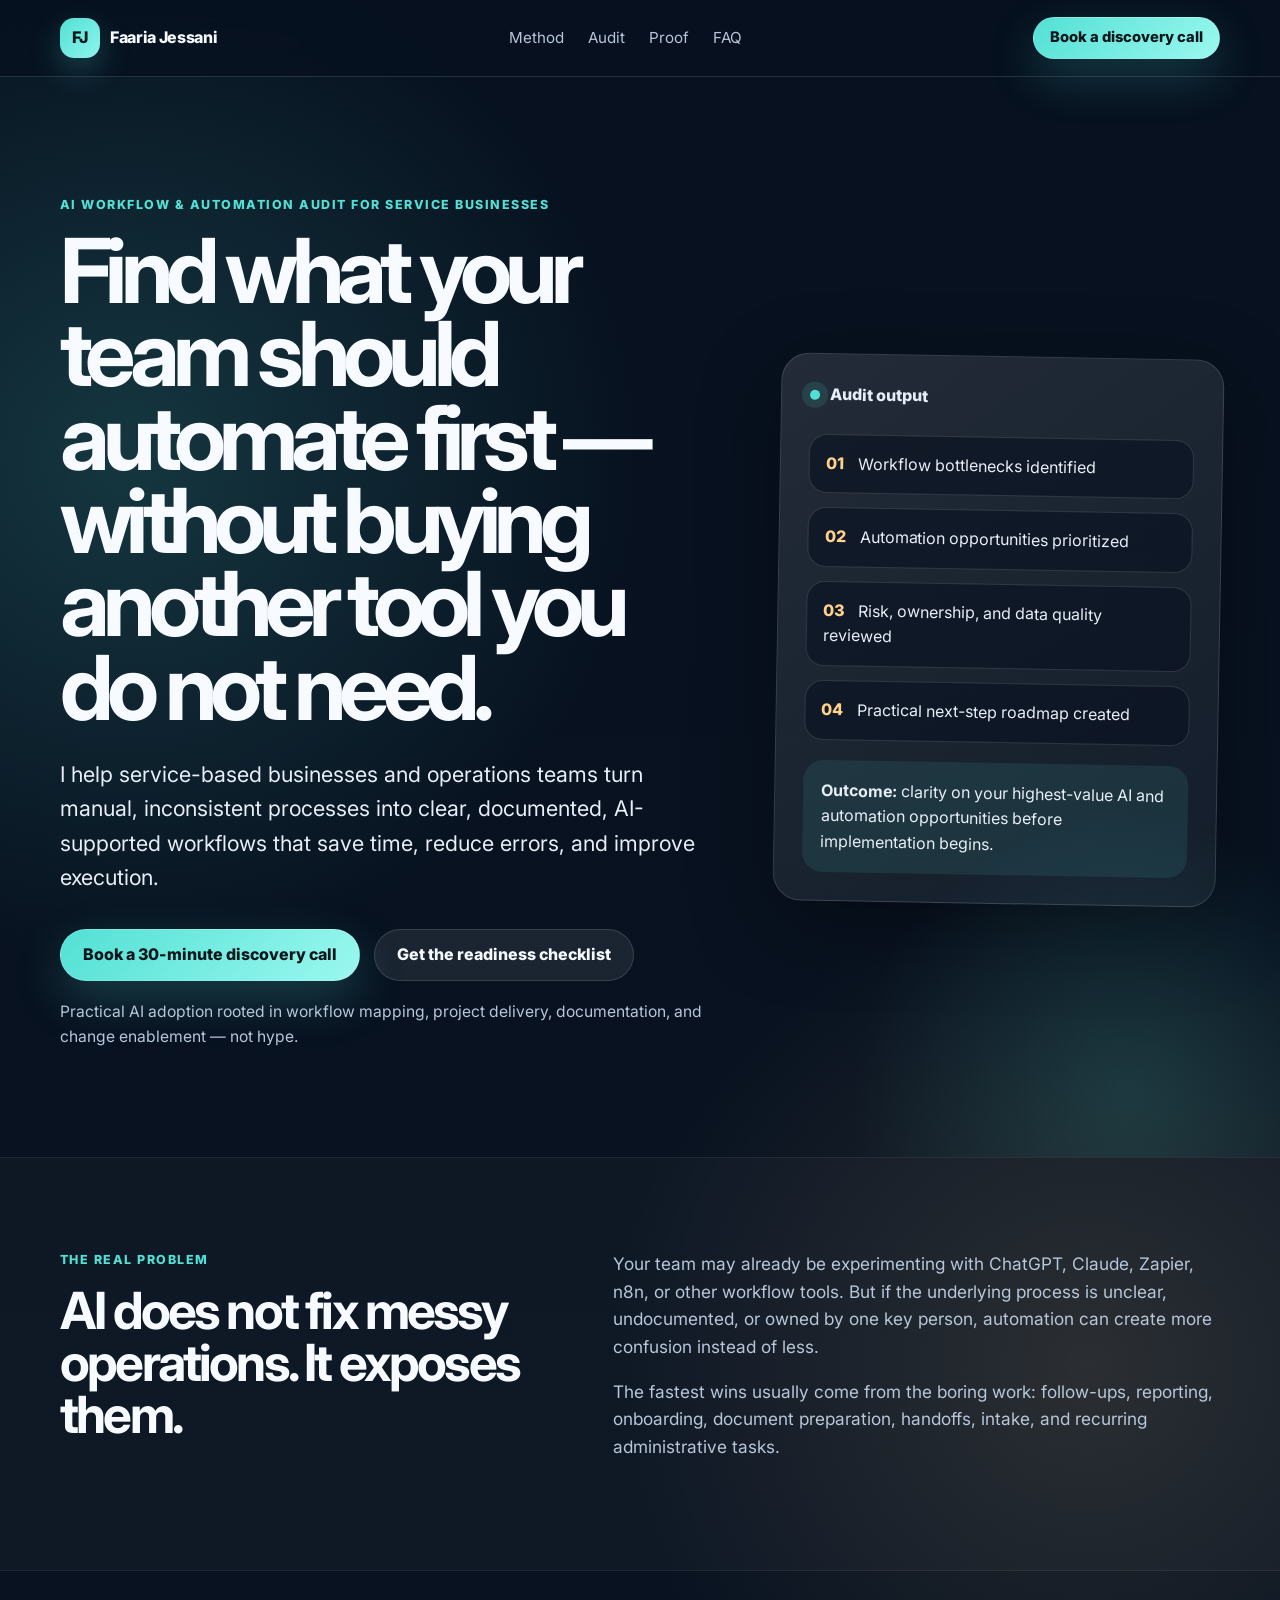
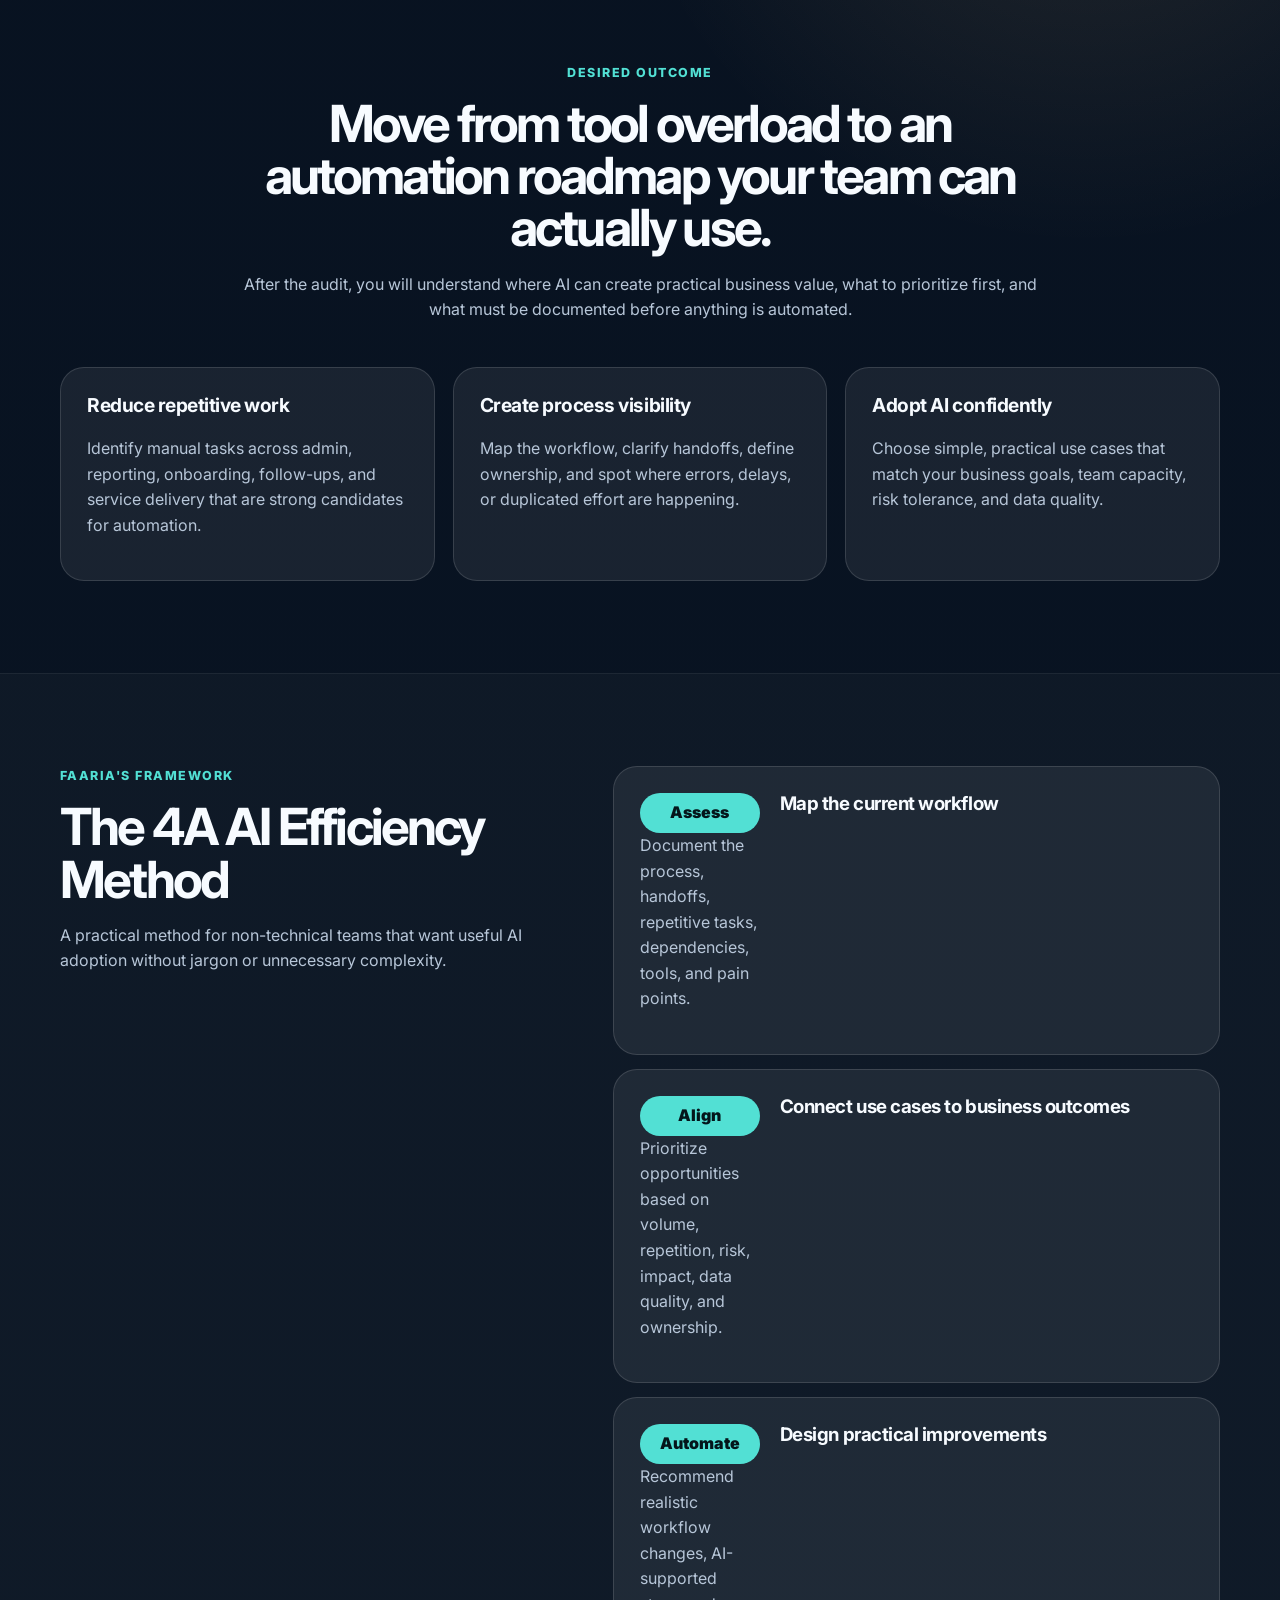
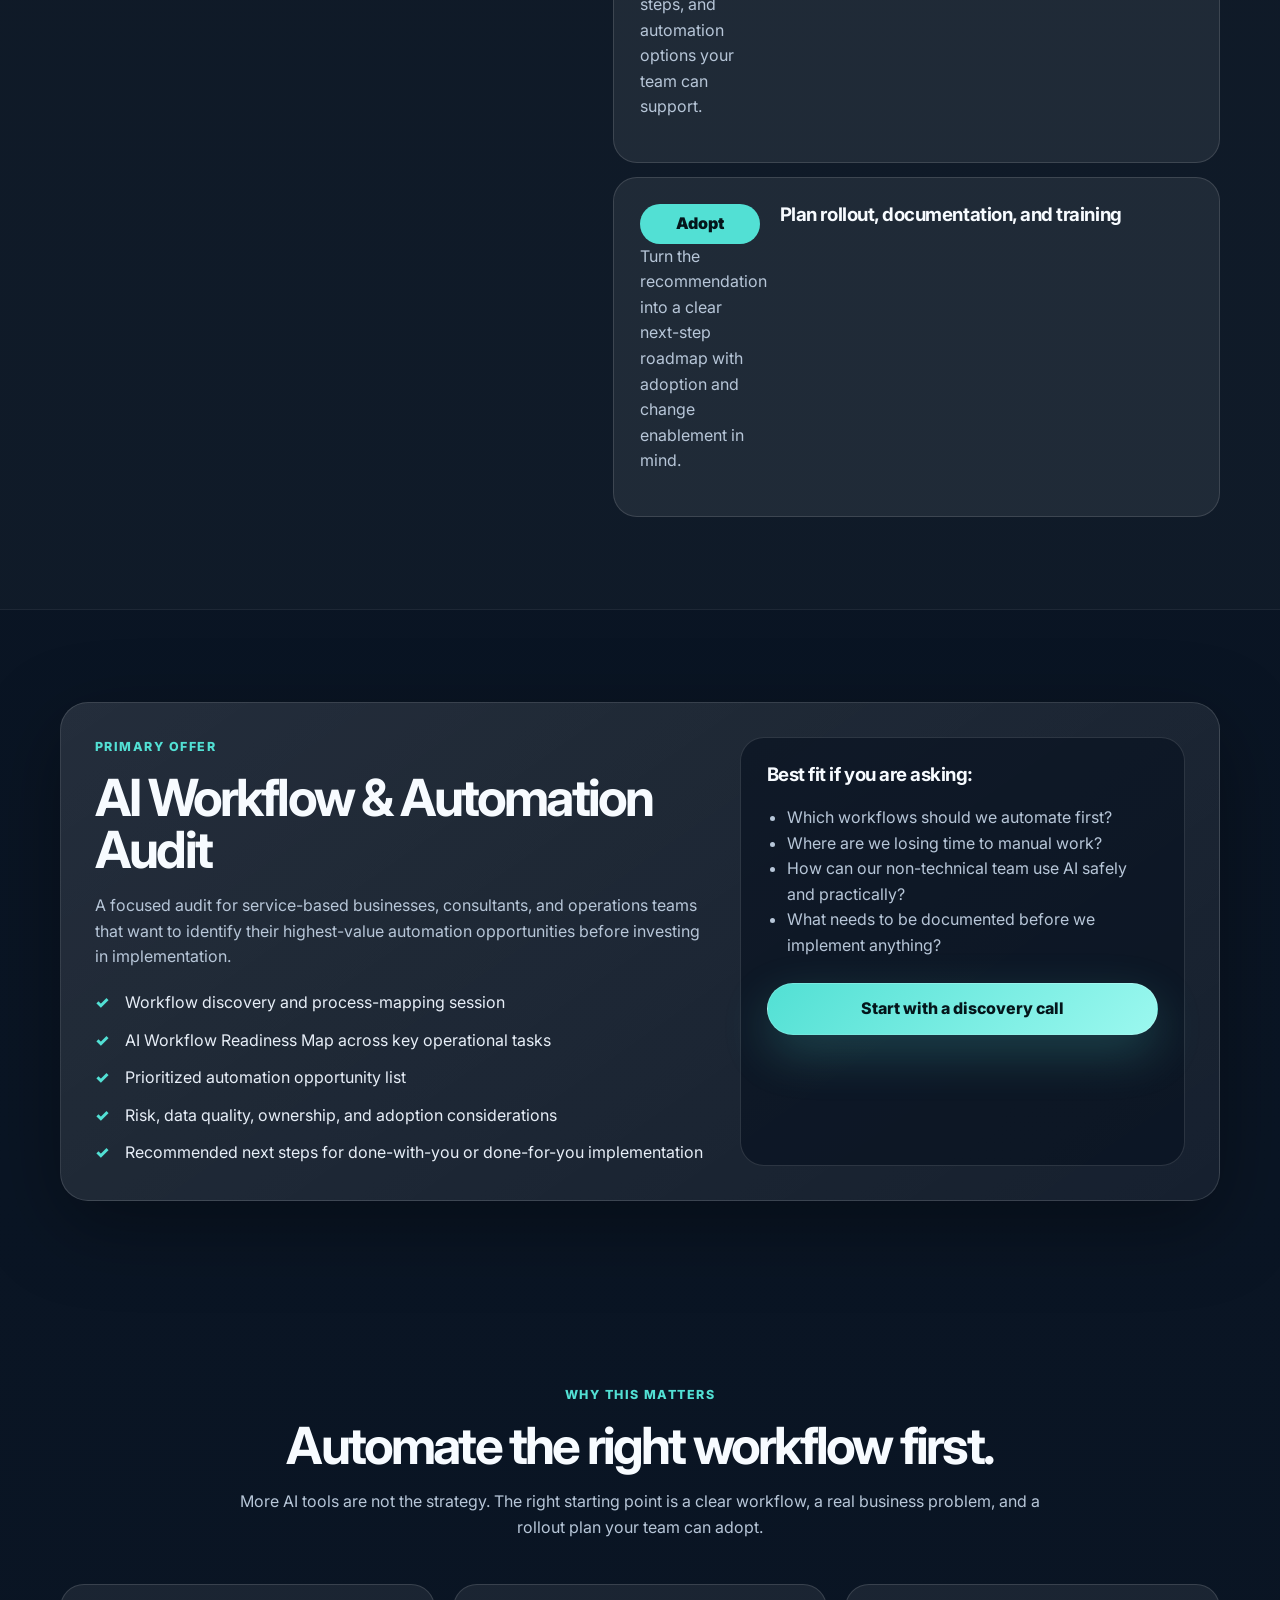
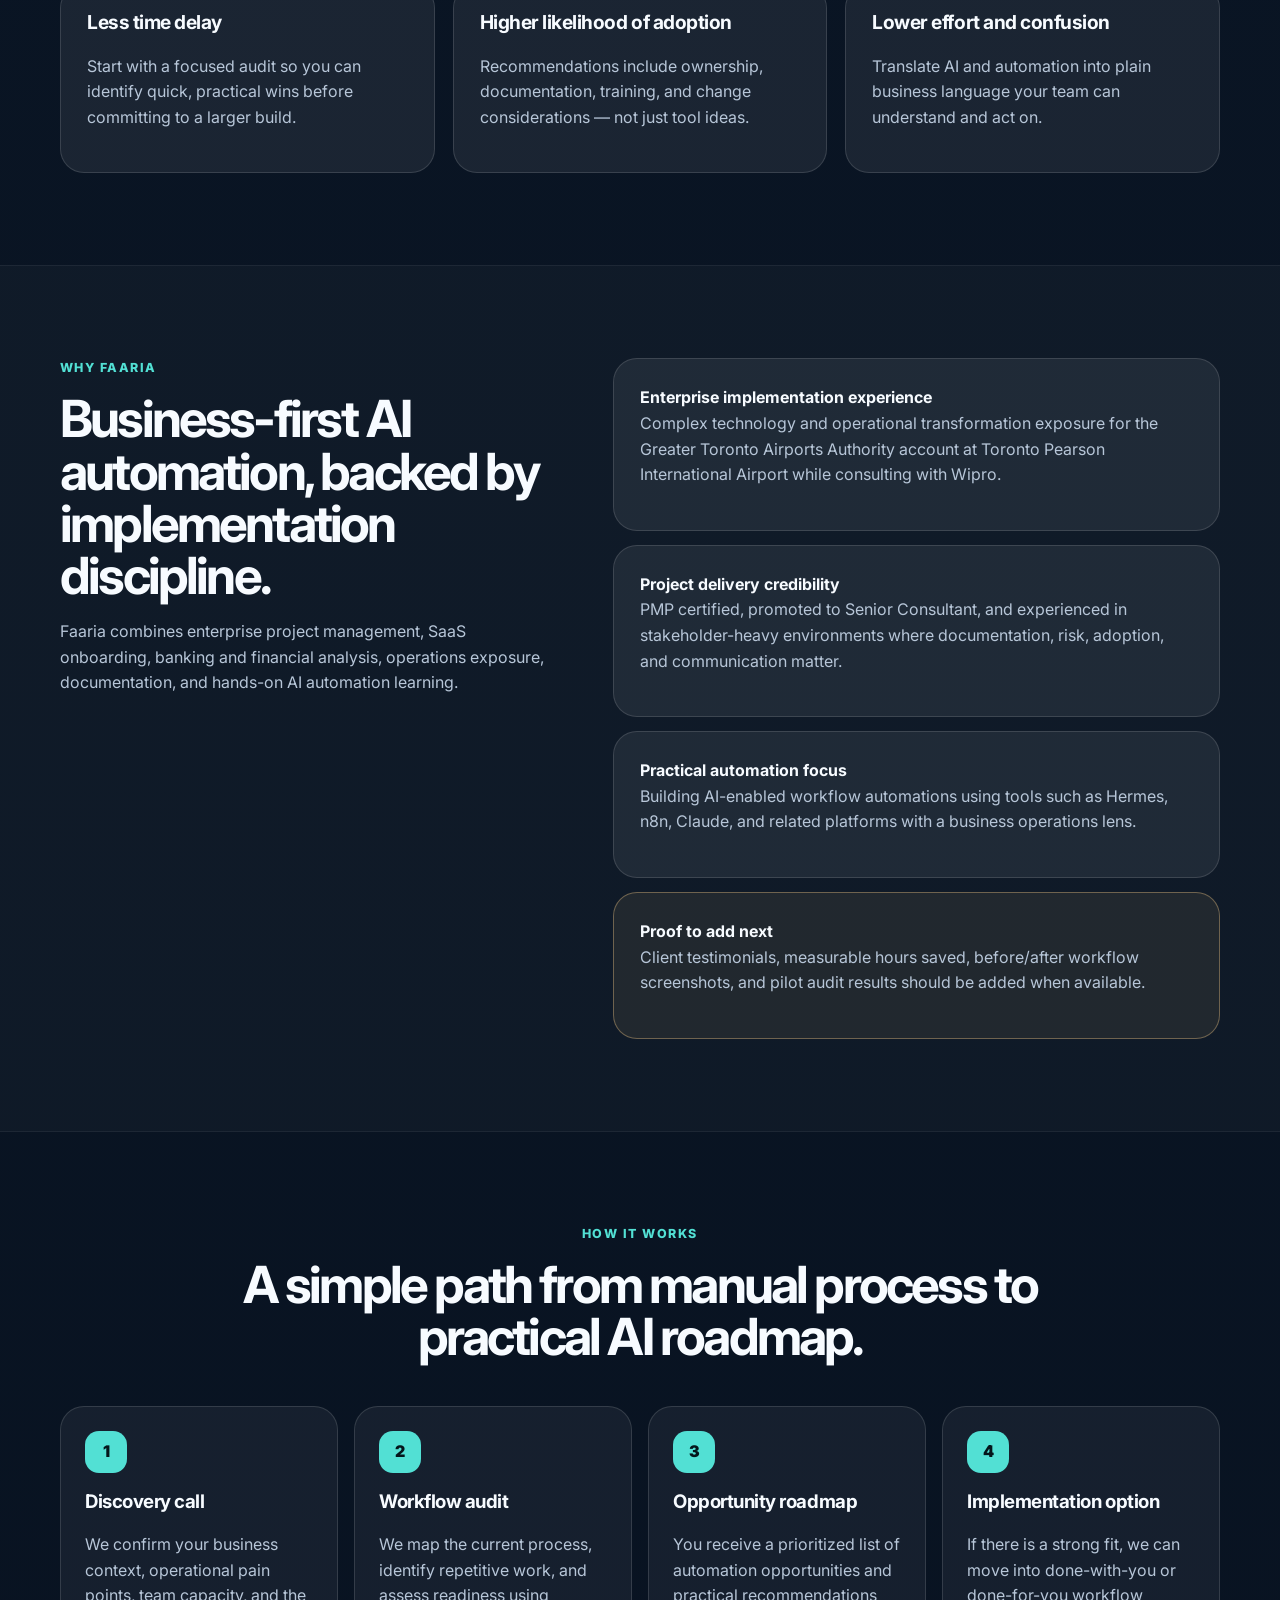
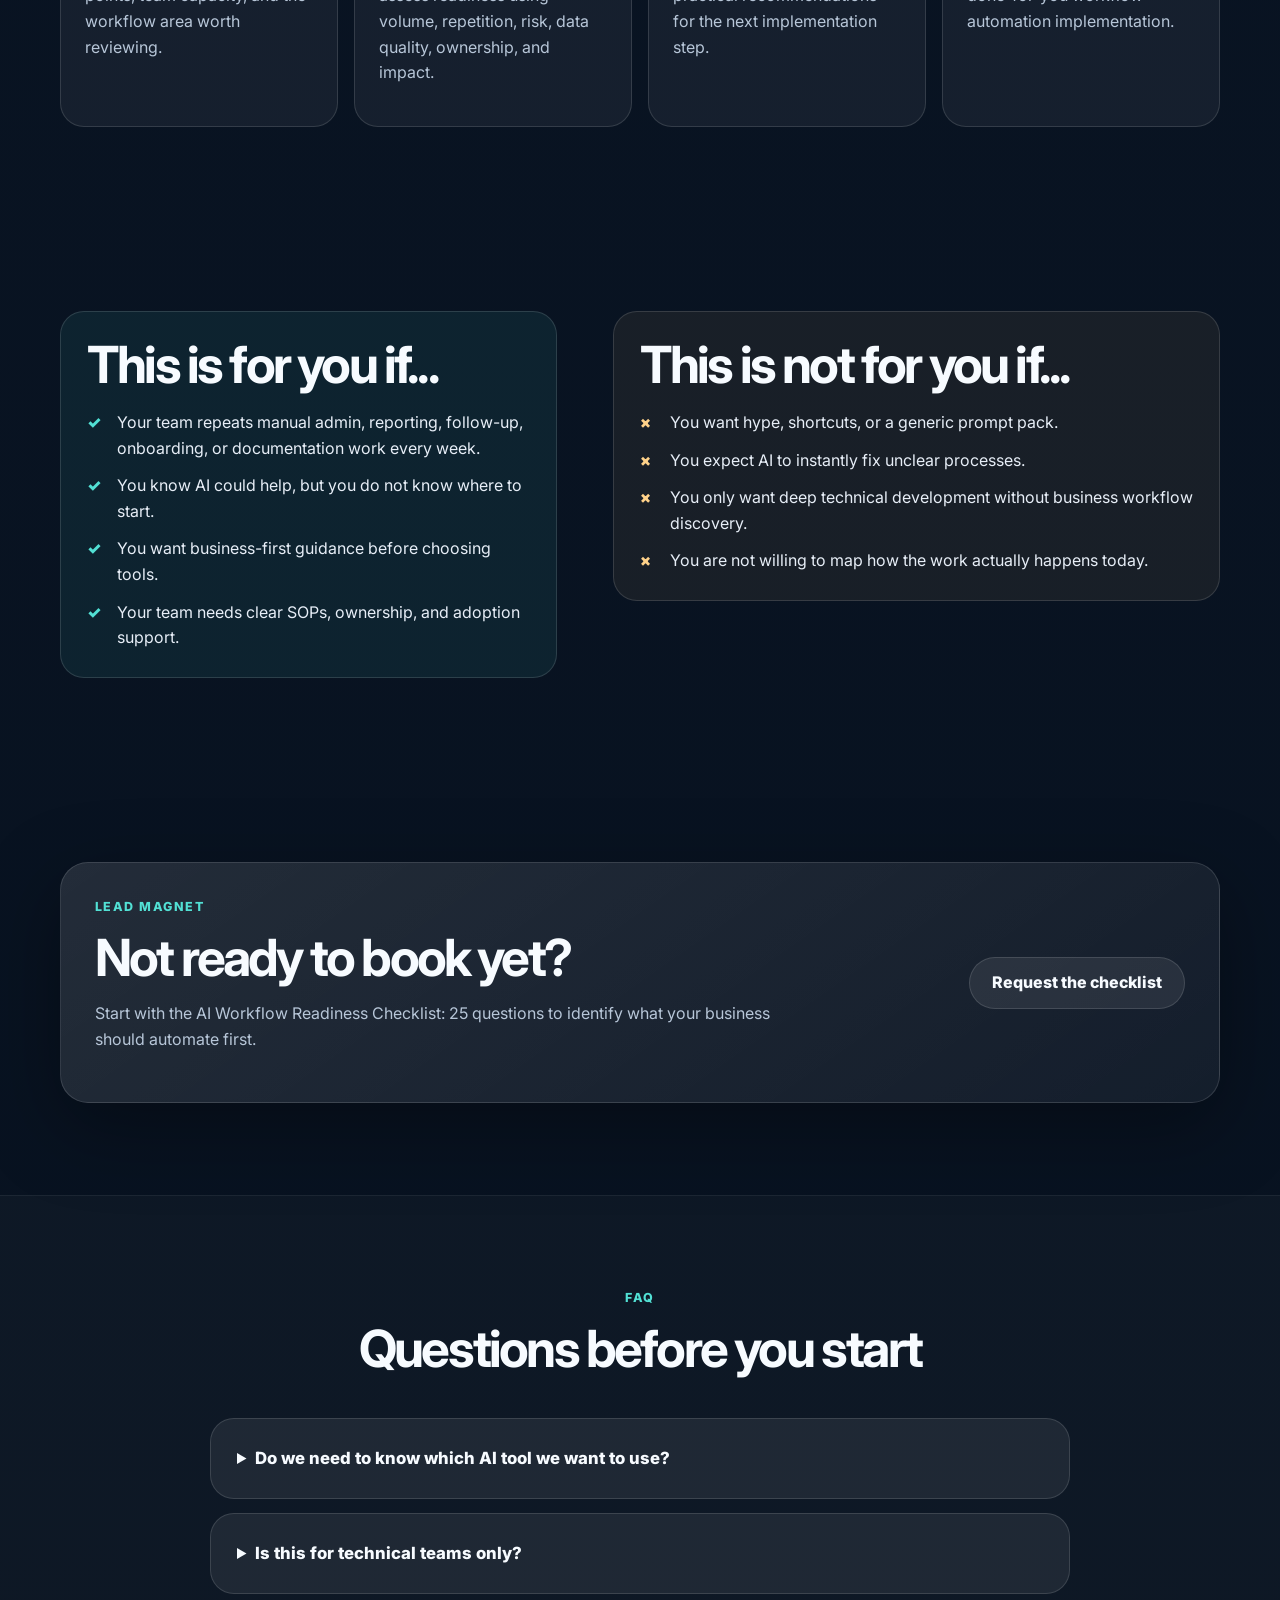
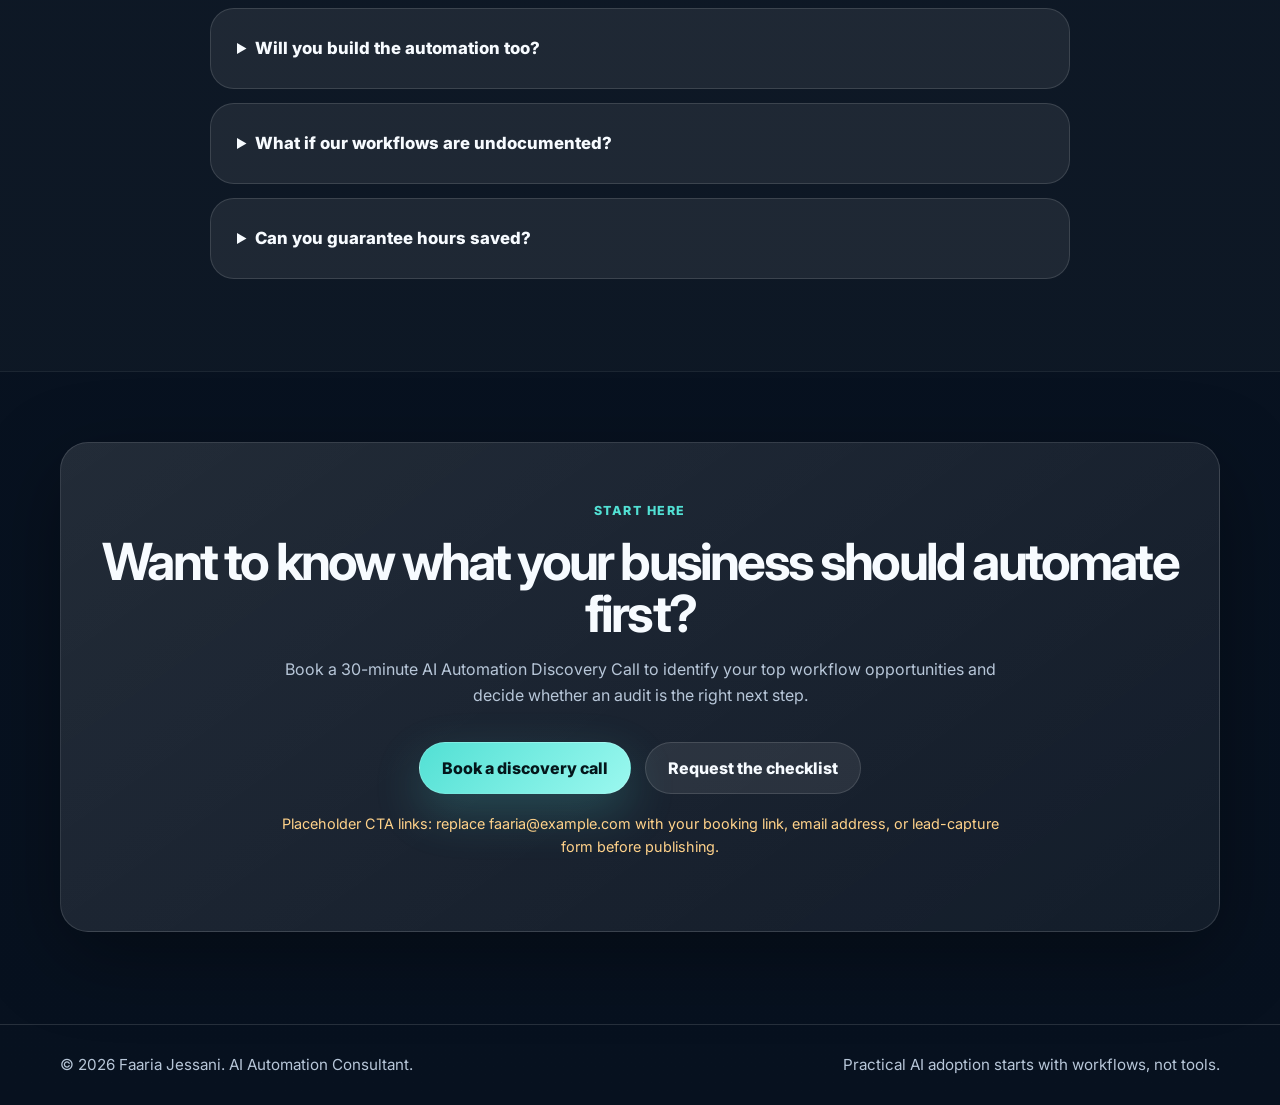
==== index.html @ 93390c46 "Add AI workflow audit landing page" ====
<!DOCTYPE html>
<html lang="en">
<head>
  <meta charset="UTF-8" />
  <meta name="viewport" content="width=device-width, initial-scale=1.0" />
  <title>AI Workflow & Automation Audit | Faaria Jessani</title>
  <meta name="description" content="A practical AI Workflow & Automation Audit for service-based businesses that want to reduce manual work, map better workflows, and adopt AI without overwhelm." />
  <meta property="og:title" content="AI Workflow & Automation Audit | Faaria Jessani" />
  <meta property="og:description" content="Find the repetitive workflows your service business should automate first, then leave with a clear practical AI adoption roadmap." />
  <meta property="og:type" content="website" />
  <meta property="og:image" content="og-image-placeholder.png" />
  <meta name="theme-color" content="#07111f" />
  <link rel="preconnect" href="https://fonts.googleapis.com">
  <link rel="preconnect" href="https://fonts.gstatic.com" crossorigin>
  <link href="https://fonts.googleapis.com/css2?family=Inter:wght@400;500;600;700;800&display=swap" rel="stylesheet">
  <link rel="stylesheet" href="styles.css" />
</head>
<body>
  <a class="skip-link" href="#main">Skip to content</a>

  <header class="site-header" aria-label="Primary navigation">
    <nav class="nav container">
      <a class="brand" href="#hero" aria-label="Faaria Jessani home">
        <span class="brand-mark">FJ</span>
        <span>Faaria Jessani</span>
      </a>
      <div class="nav-links" aria-label="Page sections">
        <a href="#method">Method</a>
        <a href="#offer">Audit</a>
        <a href="#proof">Proof</a>
        <a href="#faq">FAQ</a>
      </div>
      <a class="button button-small" href="#contact">Book a discovery call</a>
    </nav>
  </header>

  <main id="main">
    <section id="hero" class="hero section">
      <div class="container hero-grid">
        <div class="hero-copy">
          <p class="eyebrow">AI Workflow & Automation Audit for service businesses</p>
          <h1>Find what your team should automate first — without buying another tool you do not need.</h1>
          <p class="hero-subhead">I help service-based businesses and operations teams turn manual, inconsistent processes into clear, documented, AI-supported workflows that save time, reduce errors, and improve execution.</p>
          <div class="hero-actions" aria-label="Primary calls to action">
            <a class="button" href="#contact">Book a 30-minute discovery call</a>
            <a class="button button-secondary" href="#readiness-checklist">Get the readiness checklist</a>
          </div>
          <p class="trust-line">Practical AI adoption rooted in workflow mapping, project delivery, documentation, and change enablement — not hype.</p>
        </div>
        <aside class="hero-card" aria-label="Audit outcome preview">
          <div class="card-header">
            <span class="status-dot"></span>
            <span>Audit output</span>
          </div>
          <ul class="audit-list">
            <li><span>01</span> Workflow bottlenecks identified</li>
            <li><span>02</span> Automation opportunities prioritized</li>
            <li><span>03</span> Risk, ownership, and data quality reviewed</li>
            <li><span>04</span> Practical next-step roadmap created</li>
          </ul>
          <div class="mini-metric">
            <strong>Outcome:</strong> clarity on your highest-value AI and automation opportunities before implementation begins.
          </div>
        </aside>
      </div>
    </section>

    <section class="section problem-section">
      <div class="container two-column">
        <div>
          <p class="eyebrow">The real problem</p>
          <h2>AI does not fix messy operations. It exposes them.</h2>
        </div>
        <div class="stacked-copy">
          <p>Your team may already be experimenting with ChatGPT, Claude, Zapier, n8n, or other workflow tools. But if the underlying process is unclear, undocumented, or owned by one key person, automation can create more confusion instead of less.</p>
          <p>The fastest wins usually come from the boring work: follow-ups, reporting, onboarding, document preparation, handoffs, intake, and recurring administrative tasks.</p>
        </div>
      </div>
    </section>

    <section class="section outcomes-section" aria-labelledby="outcomes-title">
      <div class="container">
        <div class="section-heading">
          <p class="eyebrow">Desired outcome</p>
          <h2 id="outcomes-title">Move from tool overload to an automation roadmap your team can actually use.</h2>
          <p>After the audit, you will understand where AI can create practical business value, what to prioritize first, and what must be documented before anything is automated.</p>
        </div>
        <div class="outcome-grid">
          <article class="outcome-card">
            <h3>Reduce repetitive work</h3>
            <p>Identify manual tasks across admin, reporting, onboarding, follow-ups, and service delivery that are strong candidates for automation.</p>
          </article>
          <article class="outcome-card">
            <h3>Create process visibility</h3>
            <p>Map the workflow, clarify handoffs, define ownership, and spot where errors, delays, or duplicated effort are happening.</p>
          </article>
          <article class="outcome-card">
            <h3>Adopt AI confidently</h3>
            <p>Choose simple, practical use cases that match your business goals, team capacity, risk tolerance, and data quality.</p>
          </article>
        </div>
      </div>
    </section>

    <section id="method" class="section method-section">
      <div class="container method-grid">
        <div class="section-heading align-left">
          <p class="eyebrow">Faaria's framework</p>
          <h2>The 4A AI Efficiency Method</h2>
          <p>A practical method for non-technical teams that want useful AI adoption without jargon or unnecessary complexity.</p>
        </div>
        <div class="method-steps">
          <article>
            <span>Assess</span>
            <h3>Map the current workflow</h3>
            <p>Document the process, handoffs, repetitive tasks, dependencies, tools, and pain points.</p>
          </article>
          <article>
            <span>Align</span>
            <h3>Connect use cases to business outcomes</h3>
            <p>Prioritize opportunities based on volume, repetition, risk, impact, data quality, and ownership.</p>
          </article>
          <article>
            <span>Automate</span>
            <h3>Design practical improvements</h3>
            <p>Recommend realistic workflow changes, AI-supported steps, and automation options your team can support.</p>
          </article>
          <article>
            <span>Adopt</span>
            <h3>Plan rollout, documentation, and training</h3>
            <p>Turn the recommendation into a clear next-step roadmap with adoption and change enablement in mind.</p>
          </article>
        </div>
      </div>
    </section>

    <section id="offer" class="section offer-section">
      <div class="container offer-card">
        <div class="offer-copy">
          <p class="eyebrow">Primary offer</p>
          <h2>AI Workflow & Automation Audit</h2>
          <p>A focused audit for service-based businesses, consultants, and operations teams that want to identify their highest-value automation opportunities before investing in implementation.</p>
          <ul class="check-list">
            <li>Workflow discovery and process-mapping session</li>
            <li>AI Workflow Readiness Map across key operational tasks</li>
            <li>Prioritized automation opportunity list</li>
            <li>Risk, data quality, ownership, and adoption considerations</li>
            <li>Recommended next steps for done-with-you or done-for-you implementation</li>
          </ul>
        </div>
        <div class="offer-panel">
          <h3>Best fit if you are asking:</h3>
          <ul>
            <li>Which workflows should we automate first?</li>
            <li>Where are we losing time to manual work?</li>
            <li>How can our non-technical team use AI safely and practically?</li>
            <li>What needs to be documented before we implement anything?</li>
          </ul>
          <a class="button full-width" href="#contact">Start with a discovery call</a>
        </div>
      </div>
    </section>

    <section class="section benefits-section">
      <div class="container">
        <div class="section-heading">
          <p class="eyebrow">Why this matters</p>
          <h2>Automate the right workflow first.</h2>
          <p>More AI tools are not the strategy. The right starting point is a clear workflow, a real business problem, and a rollout plan your team can adopt.</p>
        </div>
        <div class="benefit-grid">
          <article>
            <h3>Less time delay</h3>
            <p>Start with a focused audit so you can identify quick, practical wins before committing to a larger build.</p>
          </article>
          <article>
            <h3>Higher likelihood of adoption</h3>
            <p>Recommendations include ownership, documentation, training, and change considerations — not just tool ideas.</p>
          </article>
          <article>
            <h3>Lower effort and confusion</h3>
            <p>Translate AI and automation into plain business language your team can understand and act on.</p>
          </article>
        </div>
      </div>
    </section>

    <section id="proof" class="section proof-section">
      <div class="container proof-grid">
        <div>
          <p class="eyebrow">Why Faaria</p>
          <h2>Business-first AI automation, backed by implementation discipline.</h2>
          <p>Faaria combines enterprise project management, SaaS onboarding, banking and financial analysis, operations exposure, documentation, and hands-on AI automation learning.</p>
        </div>
        <div class="proof-list">
          <div>
            <strong>Enterprise implementation experience</strong>
            <p>Complex technology and operational transformation exposure for the Greater Toronto Airports Authority account at Toronto Pearson International Airport while consulting with Wipro.</p>
          </div>
          <div>
            <strong>Project delivery credibility</strong>
            <p>PMP certified, promoted to Senior Consultant, and experienced in stakeholder-heavy environments where documentation, risk, adoption, and communication matter.</p>
          </div>
          <div>
            <strong>Practical automation focus</strong>
            <p>Building AI-enabled workflow automations using tools such as Hermes, n8n, Claude, and related platforms with a business operations lens.</p>
          </div>
          <div class="proof-placeholder">
            <strong>Proof to add next</strong>
            <p>Client testimonials, measurable hours saved, before/after workflow screenshots, and pilot audit results should be added when available.</p>
          </div>
        </div>
      </div>
    </section>

    <section class="section how-section" aria-labelledby="how-title">
      <div class="container">
        <div class="section-heading">
          <p class="eyebrow">How it works</p>
          <h2 id="how-title">A simple path from manual process to practical AI roadmap.</h2>
        </div>
        <div class="timeline">
          <article>
            <span>1</span>
            <h3>Discovery call</h3>
            <p>We confirm your business context, operational pain points, team capacity, and the workflow area worth reviewing.</p>
          </article>
          <article>
            <span>2</span>
            <h3>Workflow audit</h3>
            <p>We map the current process, identify repetitive work, and assess readiness using volume, repetition, risk, data quality, ownership, and impact.</p>
          </article>
          <article>
            <span>3</span>
            <h3>Opportunity roadmap</h3>
            <p>You receive a prioritized list of automation opportunities and practical recommendations for the next implementation step.</p>
          </article>
          <article>
            <span>4</span>
            <h3>Implementation option</h3>
            <p>If there is a strong fit, we can move into done-with-you or done-for-you workflow automation implementation.</p>
          </article>
        </div>
      </div>
    </section>

    <section class="section fit-section">
      <div class="container fit-grid">
        <div class="fit-card good-fit">
          <h2>This is for you if...</h2>
          <ul class="check-list">
            <li>Your team repeats manual admin, reporting, follow-up, onboarding, or documentation work every week.</li>
            <li>You know AI could help, but you do not know where to start.</li>
            <li>You want business-first guidance before choosing tools.</li>
            <li>Your team needs clear SOPs, ownership, and adoption support.</li>
          </ul>
        </div>
        <div class="fit-card bad-fit">
          <h2>This is not for you if...</h2>
          <ul class="x-list">
            <li>You want hype, shortcuts, or a generic prompt pack.</li>
            <li>You expect AI to instantly fix unclear processes.</li>
            <li>You only want deep technical development without business workflow discovery.</li>
            <li>You are not willing to map how the work actually happens today.</li>
          </ul>
        </div>
      </div>
    </section>

    <section id="readiness-checklist" class="section checklist-section">
      <div class="container checklist-card">
        <div>
          <p class="eyebrow">Lead magnet</p>
          <h2>Not ready to book yet?</h2>
          <p>Start with the AI Workflow Readiness Checklist: 25 questions to identify what your business should automate first.</p>
        </div>
        <a class="button button-secondary" href="#contact">Request the checklist</a>
      </div>
    </section>

    <section id="faq" class="section faq-section">
      <div class="container">
        <div class="section-heading">
          <p class="eyebrow">FAQ</p>
          <h2>Questions before you start</h2>
        </div>
        <div class="faq-list">
          <details>
            <summary>Do we need to know which AI tool we want to use?</summary>
            <p>No. The audit is designed to help you identify the workflow and business problem first. Tool selection comes after clarity.</p>
          </details>
          <details>
            <summary>Is this for technical teams only?</summary>
            <p>No. This is built for service-based businesses and non-technical teams that want practical AI adoption support without jargon.</p>
          </details>
          <details>
            <summary>Will you build the automation too?</summary>
            <p>The audit identifies and prioritizes opportunities. If there is a strong fit, the next step can be done-with-you or done-for-you implementation.</p>
          </details>
          <details>
            <summary>What if our workflows are undocumented?</summary>
            <p>That is common. The audit helps surface the current process, clarify handoffs, and identify what needs documentation before automation.</p>
          </details>
          <details>
            <summary>Can you guarantee hours saved?</summary>
            <p>No guarantee is made without reviewing the workflow. The audit is designed to identify realistic improvement opportunities and what would need to be measured.</p>
          </details>
        </div>
      </div>
    </section>

    <section id="contact" class="section final-cta">
      <div class="container final-cta-card">
        <p class="eyebrow">Start here</p>
        <h2>Want to know what your business should automate first?</h2>
        <p>Book a 30-minute AI Automation Discovery Call to identify your top workflow opportunities and decide whether an audit is the right next step.</p>
        <div class="hero-actions center">
          <a class="button" href="mailto:faaria@example.com?subject=AI%20Workflow%20%26%20Automation%20Audit%20Inquiry">Book a discovery call</a>
          <a class="button button-secondary" href="mailto:faaria@example.com?subject=AI%20Workflow%20Readiness%20Checklist">Request the checklist</a>
        </div>
        <p class="placeholder-note">Placeholder CTA links: replace faaria@example.com with your booking link, email address, or lead-capture form before publishing.</p>
      </div>
    </section>
  </main>

  <footer class="site-footer">
    <div class="container footer-grid">
      <p>© <span id="year">2026</span> Faaria Jessani. AI Automation Consultant.</p>
      <p>Practical AI adoption starts with workflows, not tools.</p>
    </div>
  </footer>

  <script>
    document.getElementById('year').textContent = new Date().getFullYear();
  </script>
</body>
</html>
---- styles.css ----
:root {
  --bg: #07111f;
  --bg-soft: #0d1d31;
  --panel: rgba(255, 255, 255, 0.07);
  --panel-strong: rgba(255, 255, 255, 0.11);
  --text: #f7fbff;
  --muted: #b7c6d8;
  --soft: #e7eef7;
  --line: rgba(255, 255, 255, 0.13);
  --accent: #52e0d4;
  --accent-dark: #0e8f8b;
  --gold: #ffd28a;
  --navy: #07111f;
  --shadow: 0 24px 80px rgba(0, 0, 0, 0.34);
  --radius: 28px;
  --max: 1160px;
}

* { box-sizing: border-box; }
html { scroll-behavior: smooth; }
body {
  margin: 0;
  font-family: Inter, system-ui, -apple-system, BlinkMacSystemFont, "Segoe UI", sans-serif;
  color: var(--text);
  background:
    radial-gradient(circle at 10% 5%, rgba(82, 224, 212, 0.18), transparent 32rem),
    radial-gradient(circle at 85% 15%, rgba(255, 210, 138, 0.12), transparent 30rem),
    linear-gradient(180deg, #07111f 0%, #0a1524 48%, #07111f 100%);
  line-height: 1.6;
}

a { color: inherit; text-decoration: none; }
p, h1, h2, h3 { margin-top: 0; }
p { color: var(--muted); }

.container { width: min(var(--max), calc(100% - 40px)); margin: 0 auto; }
.section { padding: 92px 0; position: relative; }
.skip-link { position: absolute; left: -999px; top: 12px; background: var(--accent); color: #021316; padding: 10px 14px; border-radius: 999px; z-index: 20; }
.skip-link:focus { left: 12px; }

.site-header {
  position: sticky;
  top: 0;
  z-index: 10;
  backdrop-filter: blur(18px);
  background: rgba(7, 17, 31, 0.78);
  border-bottom: 1px solid var(--line);
}
.nav { min-height: 76px; display: flex; align-items: center; justify-content: space-between; gap: 24px; }
.brand { display: flex; align-items: center; gap: 10px; font-weight: 800; letter-spacing: -0.02em; }
.brand-mark { display: grid; place-items: center; width: 40px; height: 40px; border-radius: 14px; background: linear-gradient(135deg, var(--accent), #8ff5ed); color: #04161b; box-shadow: 0 12px 30px rgba(82, 224, 212, 0.25); }
.nav-links { display: flex; gap: 24px; color: var(--muted); font-size: 0.95rem; }
.nav-links a:hover { color: var(--text); }

.button {
  display: inline-flex;
  align-items: center;
  justify-content: center;
  min-height: 52px;
  padding: 0 22px;
  border-radius: 999px;
  background: linear-gradient(135deg, var(--accent), #9bf8ef);
  color: #04161b;
  font-weight: 800;
  box-shadow: 0 18px 48px rgba(82, 224, 212, 0.22);
  border: 1px solid rgba(255, 255, 255, 0.15);
  transition: transform 180ms ease, box-shadow 180ms ease;
}
.button:hover { transform: translateY(-2px); box-shadow: 0 22px 58px rgba(82, 224, 212, 0.28); }
.button-secondary { background: rgba(255, 255, 255, 0.08); color: var(--text); box-shadow: none; border-color: var(--line); }
.button-small { min-height: 42px; padding: 0 16px; font-size: 0.92rem; }
.full-width { width: 100%; }

.hero { padding: 118px 0 92px; overflow: hidden; }
.hero::after { content: ""; position: absolute; inset: auto -10% -20% auto; width: 560px; height: 560px; background: radial-gradient(circle, rgba(82, 224, 212, 0.15), transparent 70%); pointer-events: none; }
.hero-grid { display: grid; grid-template-columns: minmax(0, 1.08fr) minmax(330px, 0.72fr); gap: 52px; align-items: center; }
.eyebrow { color: var(--accent); font-weight: 800; text-transform: uppercase; letter-spacing: 0.12em; font-size: 0.78rem; margin-bottom: 14px; }
h1 { font-size: clamp(3rem, 7vw, 5.9rem); line-height: 0.93; letter-spacing: -0.075em; max-width: 900px; margin-bottom: 28px; }
.hero-subhead { font-size: clamp(1.08rem, 2vw, 1.35rem); max-width: 760px; color: var(--soft); }
.hero-actions { display: flex; flex-wrap: wrap; gap: 14px; margin: 34px 0 18px; }
.hero-actions.center { justify-content: center; }
.trust-line { font-size: 0.98rem; color: var(--muted); max-width: 680px; }

.hero-card, .offer-card, .final-cta-card, .checklist-card {
  background: linear-gradient(145deg, rgba(255,255,255,0.11), rgba(255,255,255,0.05));
  border: 1px solid var(--line);
  border-radius: var(--radius);
  box-shadow: var(--shadow);
}
.hero-card { padding: 28px; transform: rotate(1deg); }
.card-header { display: flex; align-items: center; gap: 10px; color: var(--soft); font-weight: 800; margin-bottom: 26px; }
.status-dot { width: 10px; height: 10px; border-radius: 50%; background: var(--accent); box-shadow: 0 0 0 8px rgba(82,224,212,0.12); }
.audit-list { list-style: none; margin: 0; padding: 0; display: grid; gap: 14px; }
.audit-list li { background: rgba(7, 17, 31, 0.58); border: 1px solid var(--line); border-radius: 18px; padding: 16px; color: var(--soft); }
.audit-list span { color: var(--gold); font-weight: 800; margin-right: 10px; }
.mini-metric { margin-top: 20px; padding: 18px; border-radius: 20px; background: rgba(82, 224, 212, 0.1); color: var(--soft); }

.two-column, .proof-grid, .fit-grid, .method-grid { display: grid; grid-template-columns: 0.9fr 1.1fr; gap: 56px; align-items: start; }
h2 { font-size: clamp(2rem, 4vw, 3.75rem); line-height: 1.02; letter-spacing: -0.055em; margin-bottom: 18px; }
h3 { color: var(--text); line-height: 1.2; letter-spacing: -0.025em; }
.stacked-copy p { font-size: 1.08rem; }
.problem-section, .method-section, .proof-section, .faq-section { background: rgba(255, 255, 255, 0.025); border-block: 1px solid rgba(255,255,255,0.06); }

.section-heading { text-align: center; max-width: 820px; margin: 0 auto 44px; }
.section-heading.align-left { text-align: left; margin-left: 0; }
.outcome-grid, .benefit-grid { display: grid; grid-template-columns: repeat(3, 1fr); gap: 18px; }
.outcome-card, .benefit-grid article, .method-steps article, .fit-card, .proof-list > div, .faq-list details {
  background: var(--panel);
  border: 1px solid var(--line);
  border-radius: 24px;
  padding: 26px;
}
.outcome-card h3, .benefit-grid h3 { font-size: 1.2rem; }

.method-steps { display: grid; gap: 14px; }
.method-steps article { display: grid; grid-template-columns: 120px 1fr; column-gap: 20px; align-items: start; }
.method-steps span { color: #04161b; background: var(--accent); border-radius: 999px; padding: 7px 12px; font-weight: 900; text-align: center; }
.method-steps h3 { margin-bottom: 6px; }

.offer-card { display: grid; grid-template-columns: 1fr 0.72fr; gap: 26px; padding: 34px; }
.offer-panel { background: rgba(7, 17, 31, 0.62); border: 1px solid var(--line); border-radius: 24px; padding: 26px; }
.check-list, .x-list { padding: 0; margin: 20px 0 0; list-style: none; display: grid; gap: 12px; }
.check-list li, .x-list li { position: relative; padding-left: 30px; color: var(--soft); }
.check-list li::before { content: "✓"; position: absolute; left: 0; color: var(--accent); font-weight: 900; }
.x-list li::before { content: "×"; position: absolute; left: 0; color: var(--gold); font-weight: 900; }
.offer-panel ul { color: var(--muted); padding-left: 20px; margin-bottom: 24px; }

.proof-list { display: grid; gap: 14px; }
.proof-list strong { color: var(--text); }
.proof-placeholder { border-color: rgba(255, 210, 138, 0.35) !important; background: rgba(255, 210, 138, 0.08) !important; }

.timeline { display: grid; grid-template-columns: repeat(4, 1fr); gap: 16px; counter-reset: steps; }
.timeline article { background: rgba(255, 255, 255, 0.055); border: 1px solid var(--line); border-radius: 24px; padding: 24px; }
.timeline span { display: grid; place-items: center; width: 42px; height: 42px; border-radius: 14px; background: var(--accent); color: #04161b; font-weight: 900; margin-bottom: 18px; }

.fit-card.good-fit { background: rgba(82, 224, 212, 0.08); }
.fit-card.bad-fit { background: rgba(255, 210, 138, 0.065); }
.checklist-card { display: flex; align-items: center; justify-content: space-between; gap: 28px; padding: 34px; }
.checklist-card p { max-width: 680px; }

.faq-list { max-width: 860px; margin: 0 auto; display: grid; gap: 14px; }
.faq-list summary { cursor: pointer; color: var(--text); font-weight: 800; font-size: 1.05rem; }
.faq-list p { margin: 14px 0 0; }
.final-cta { padding-top: 70px; }
.final-cta-card { text-align: center; padding: 58px 34px; }
.final-cta-card p { max-width: 720px; margin-left: auto; margin-right: auto; }
.placeholder-note { font-size: 0.9rem; color: var(--gold); margin-top: 16px; }
.site-footer { border-top: 1px solid var(--line); padding: 28px 0; }
.footer-grid { display: flex; justify-content: space-between; gap: 20px; color: var(--muted); font-size: 0.95rem; }
.footer-grid p { margin: 0; }

@media (max-width: 920px) {
  .nav-links { display: none; }
  .hero-grid, .two-column, .proof-grid, .fit-grid, .method-grid, .offer-card { grid-template-columns: 1fr; }
  .hero { padding-top: 88px; }
  .outcome-grid, .benefit-grid, .timeline { grid-template-columns: 1fr 1fr; }
  .hero-card { transform: none; }
}

@media (max-width: 640px) {
  .container { width: min(100% - 28px, var(--max)); }
  .section { padding: 68px 0; }
  .nav { min-height: 68px; }
  .nav .button { display: none; }
  h1 { font-size: clamp(2.65rem, 15vw, 4.5rem); }
  h2 { font-size: 2.25rem; }
  .hero-actions, .checklist-card, .footer-grid { flex-direction: column; align-items: stretch; }
  .button { width: 100%; text-align: center; }
  .outcome-grid, .benefit-grid, .timeline { grid-template-columns: 1fr; }
  .method-steps article { grid-template-columns: 1fr; gap: 14px; }
  .offer-card, .hero-card, .final-cta-card, .checklist-card { padding: 24px; }
}
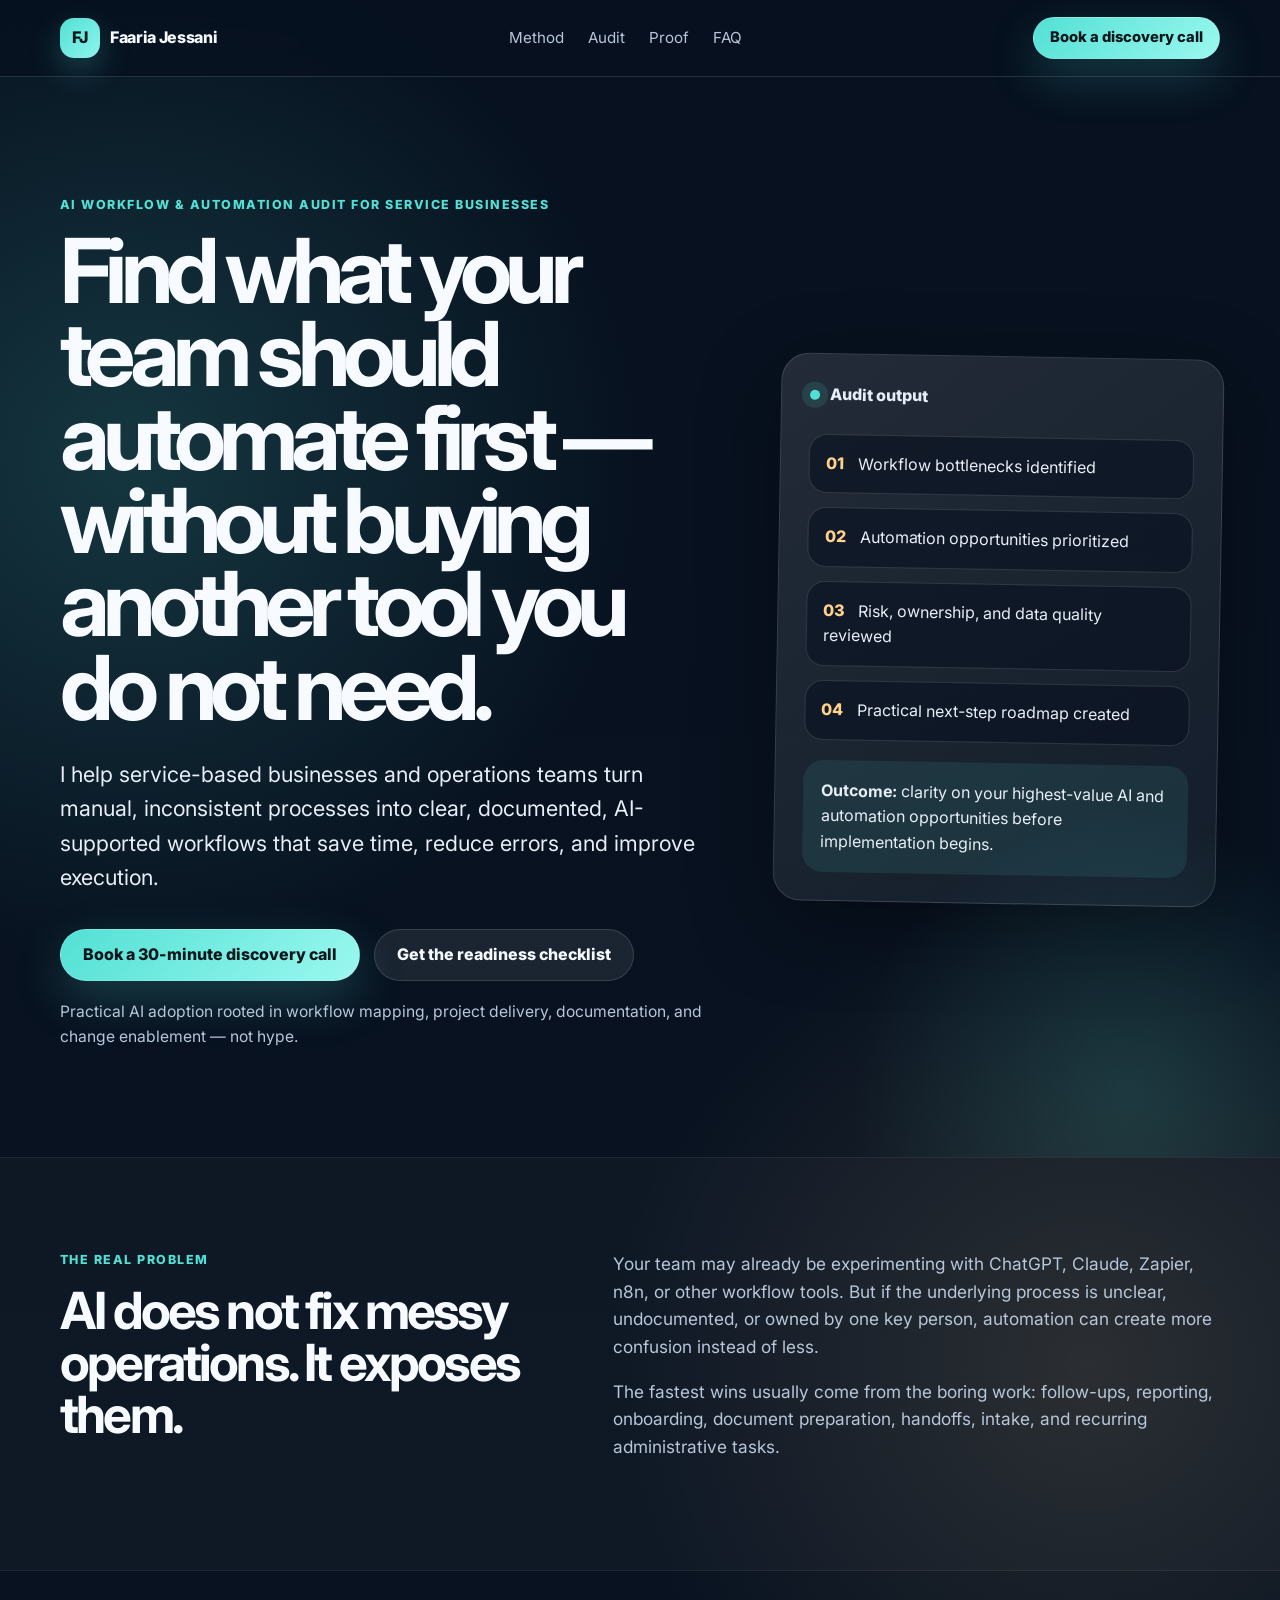
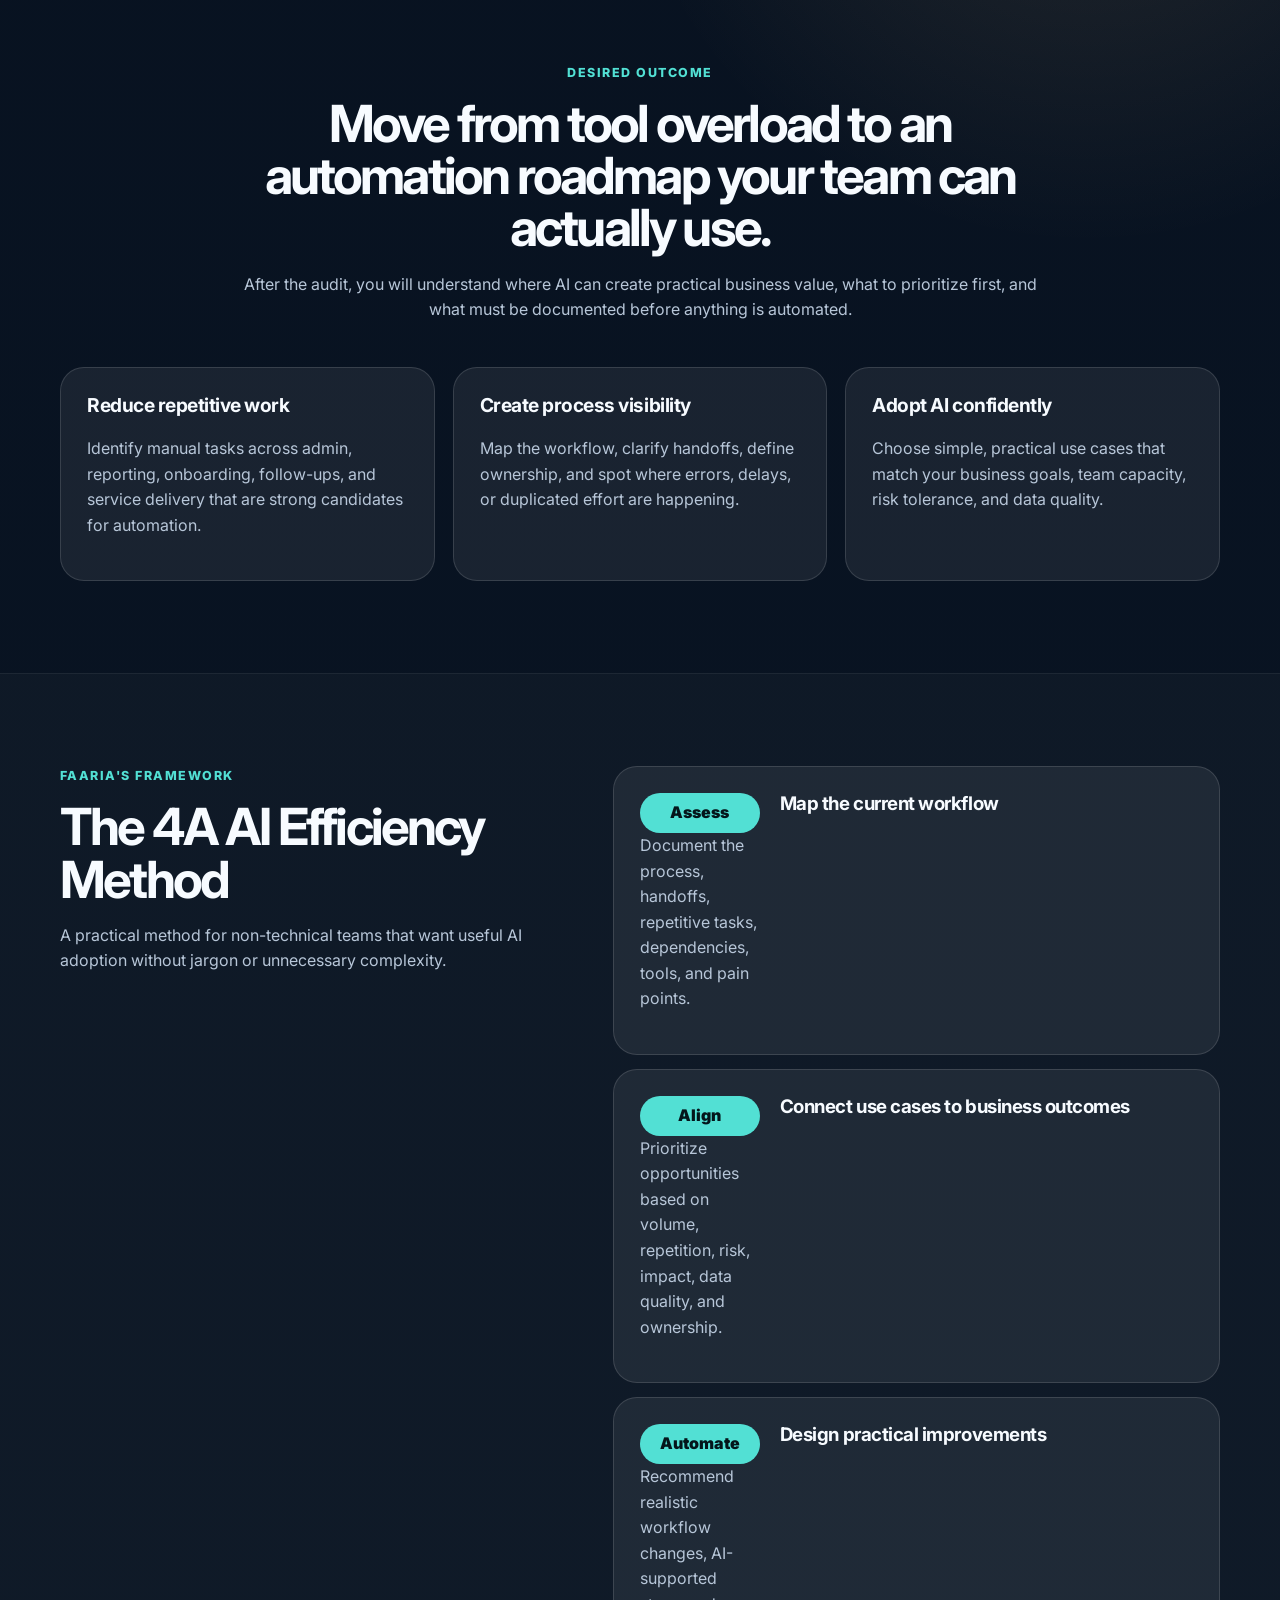
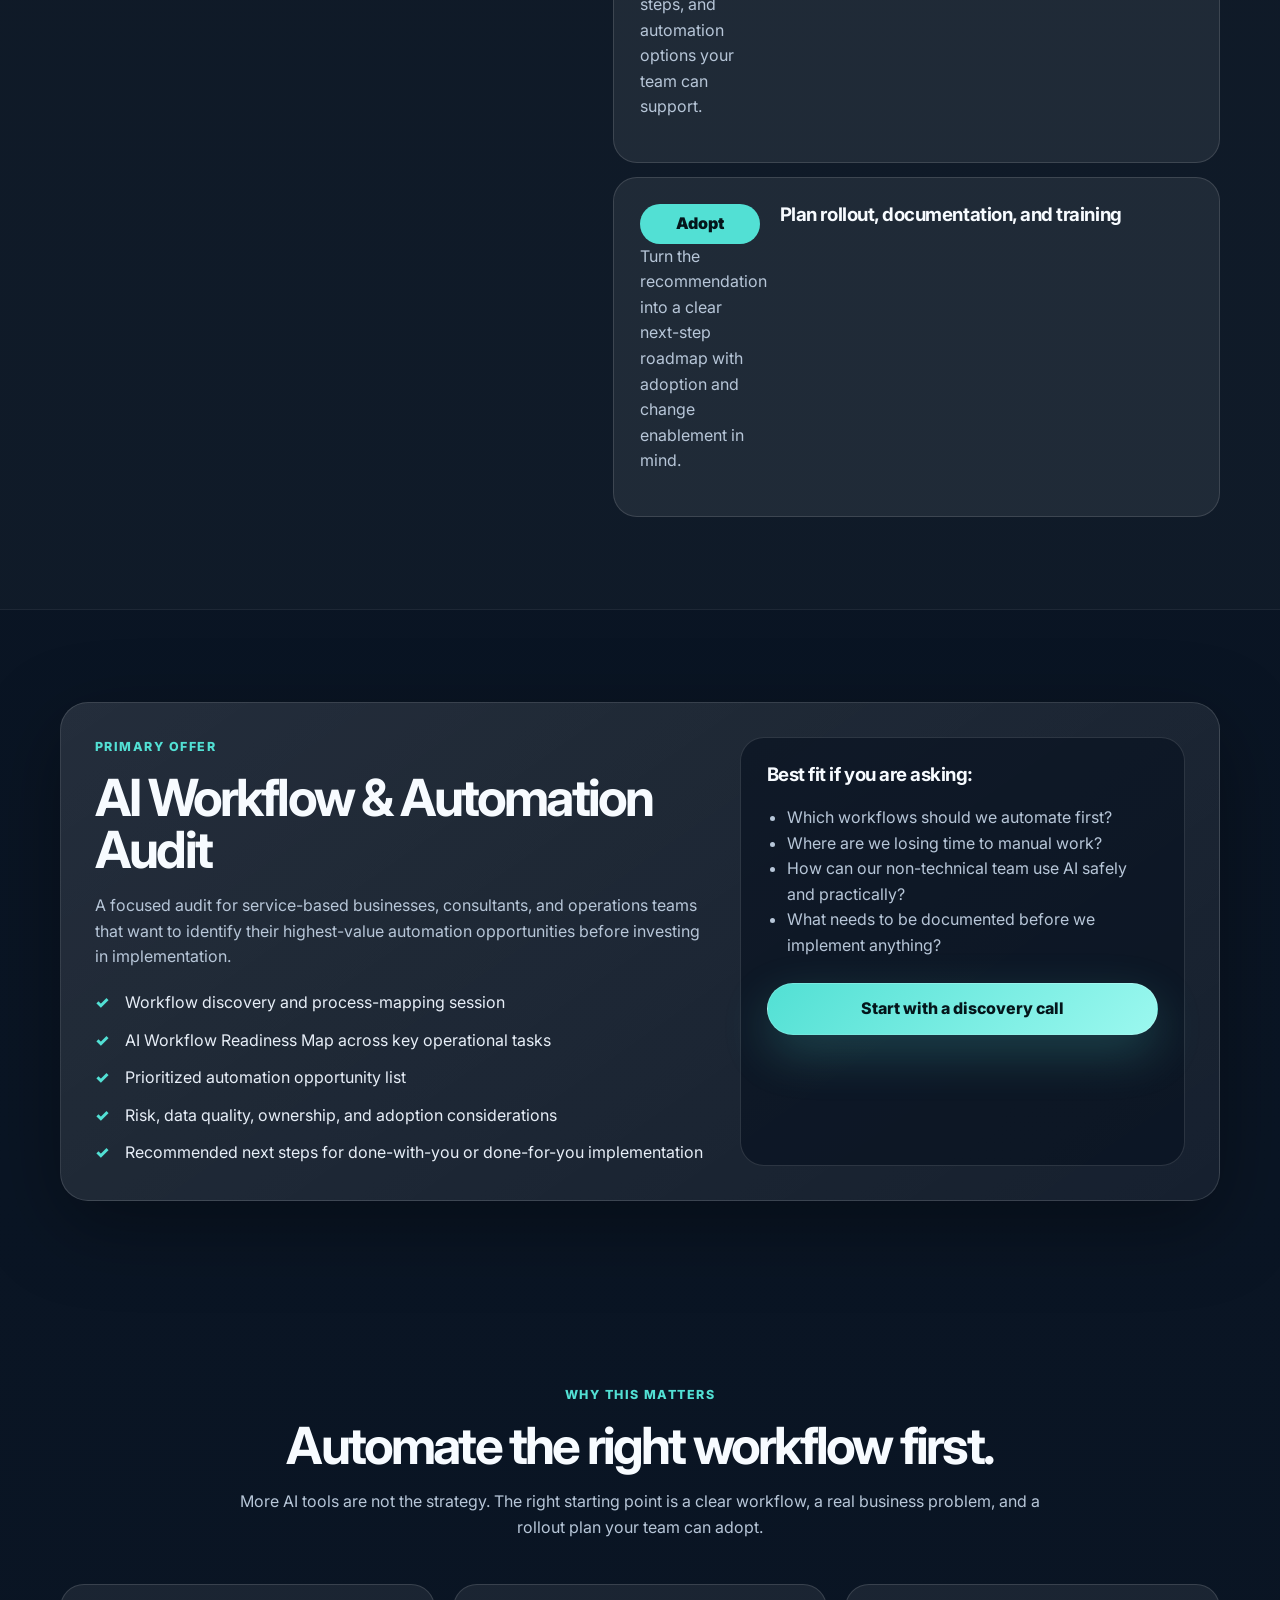
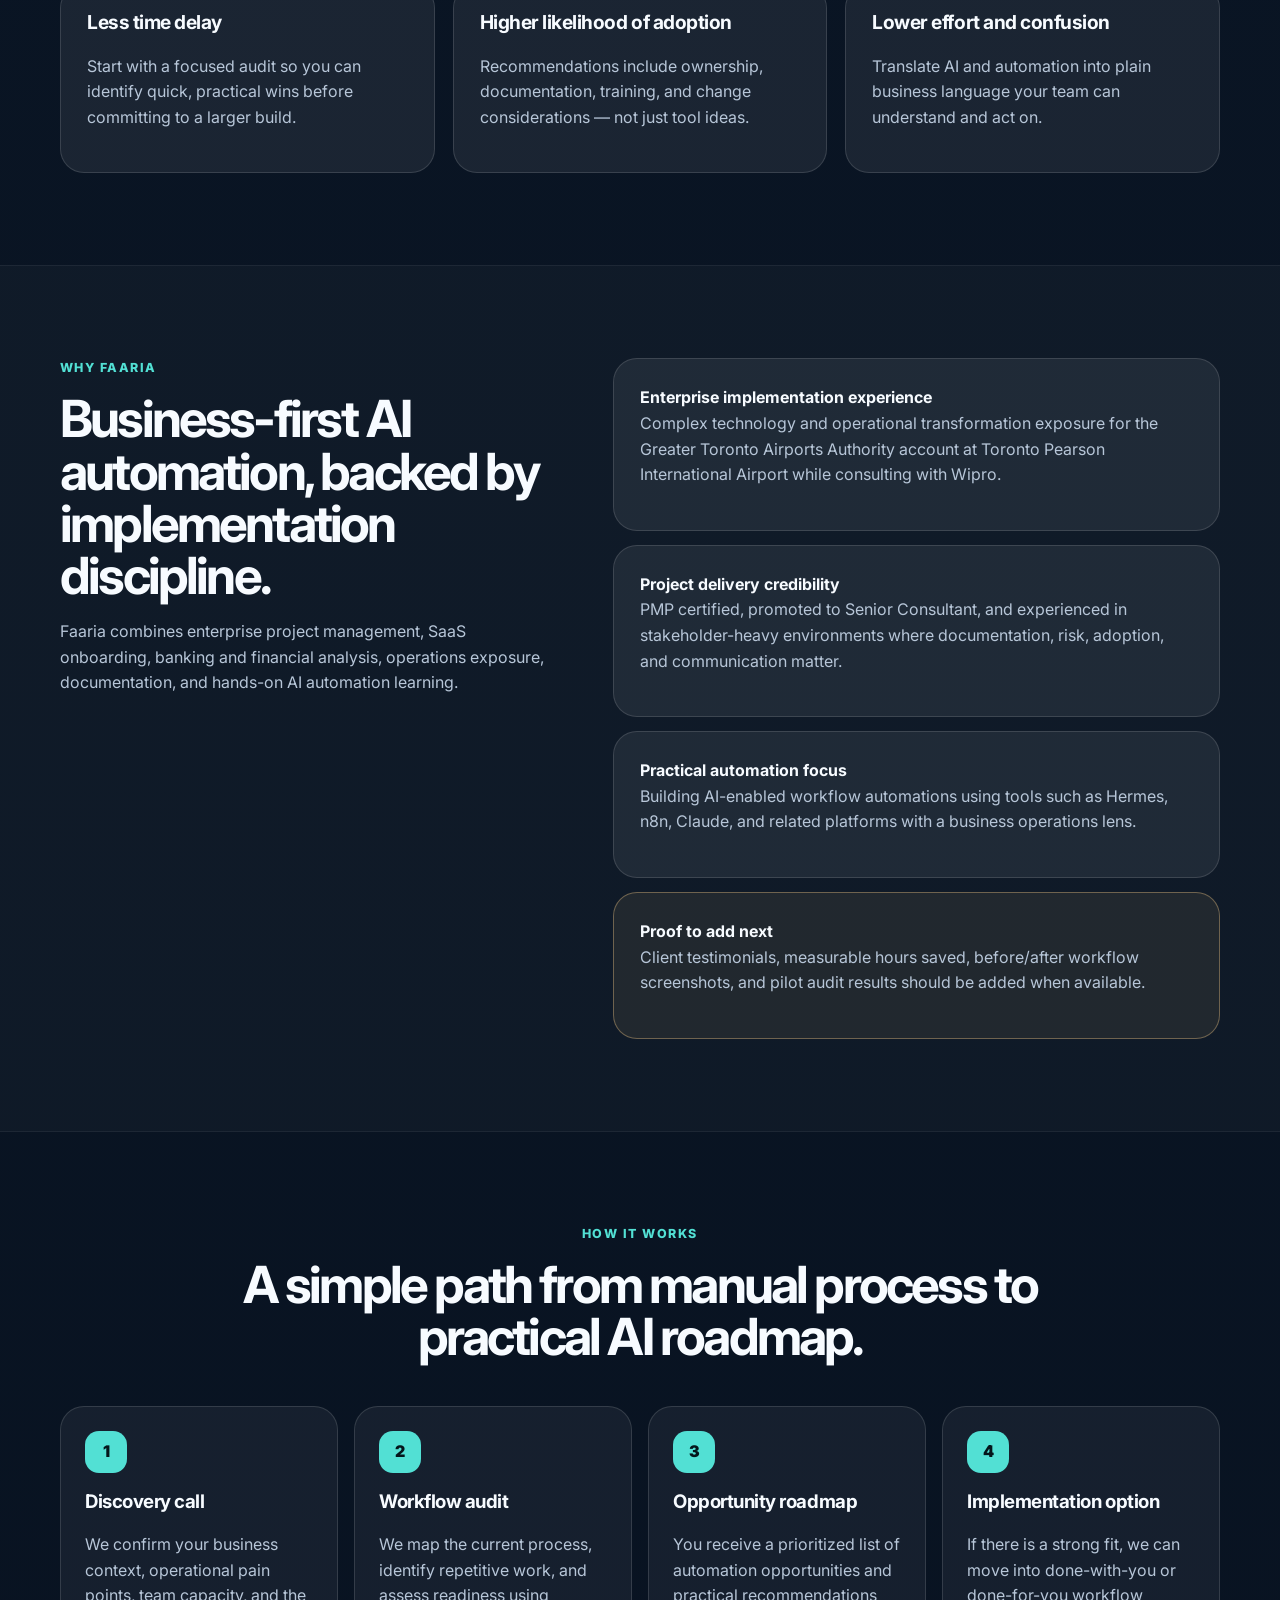
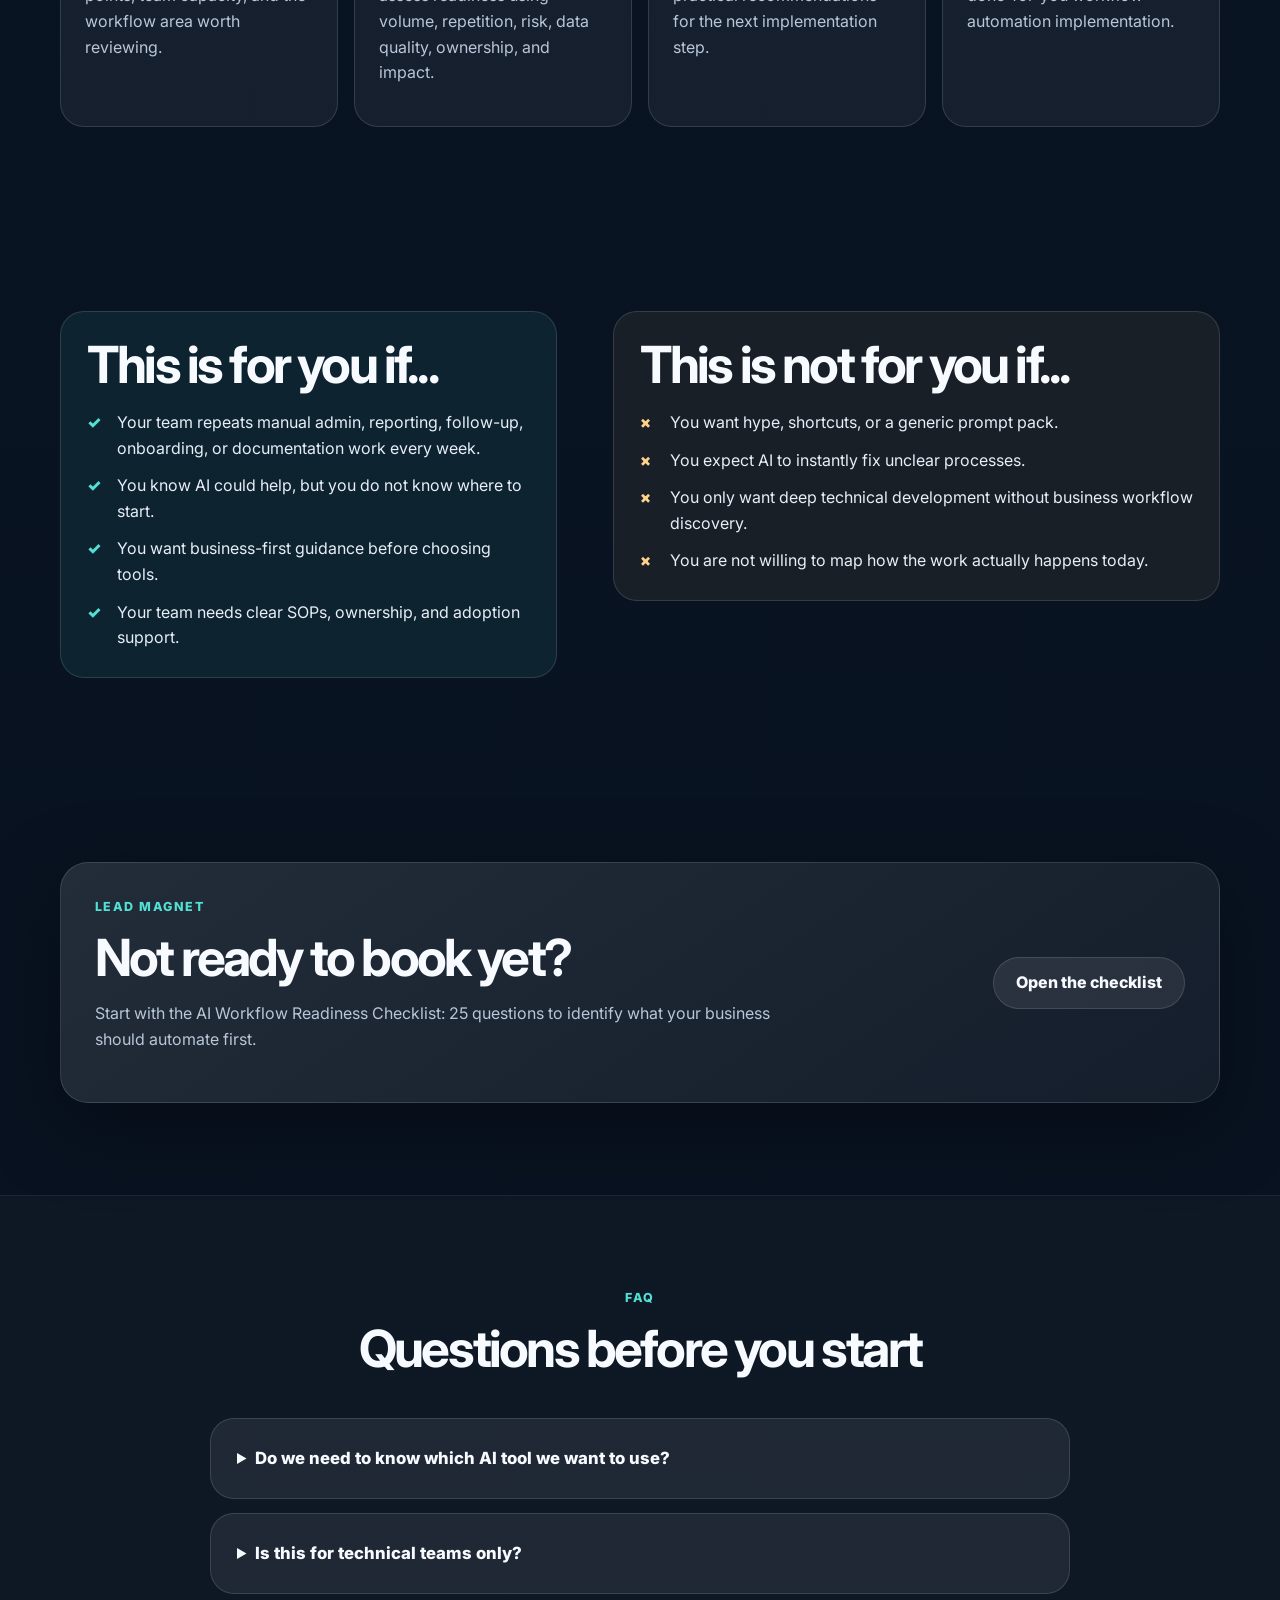
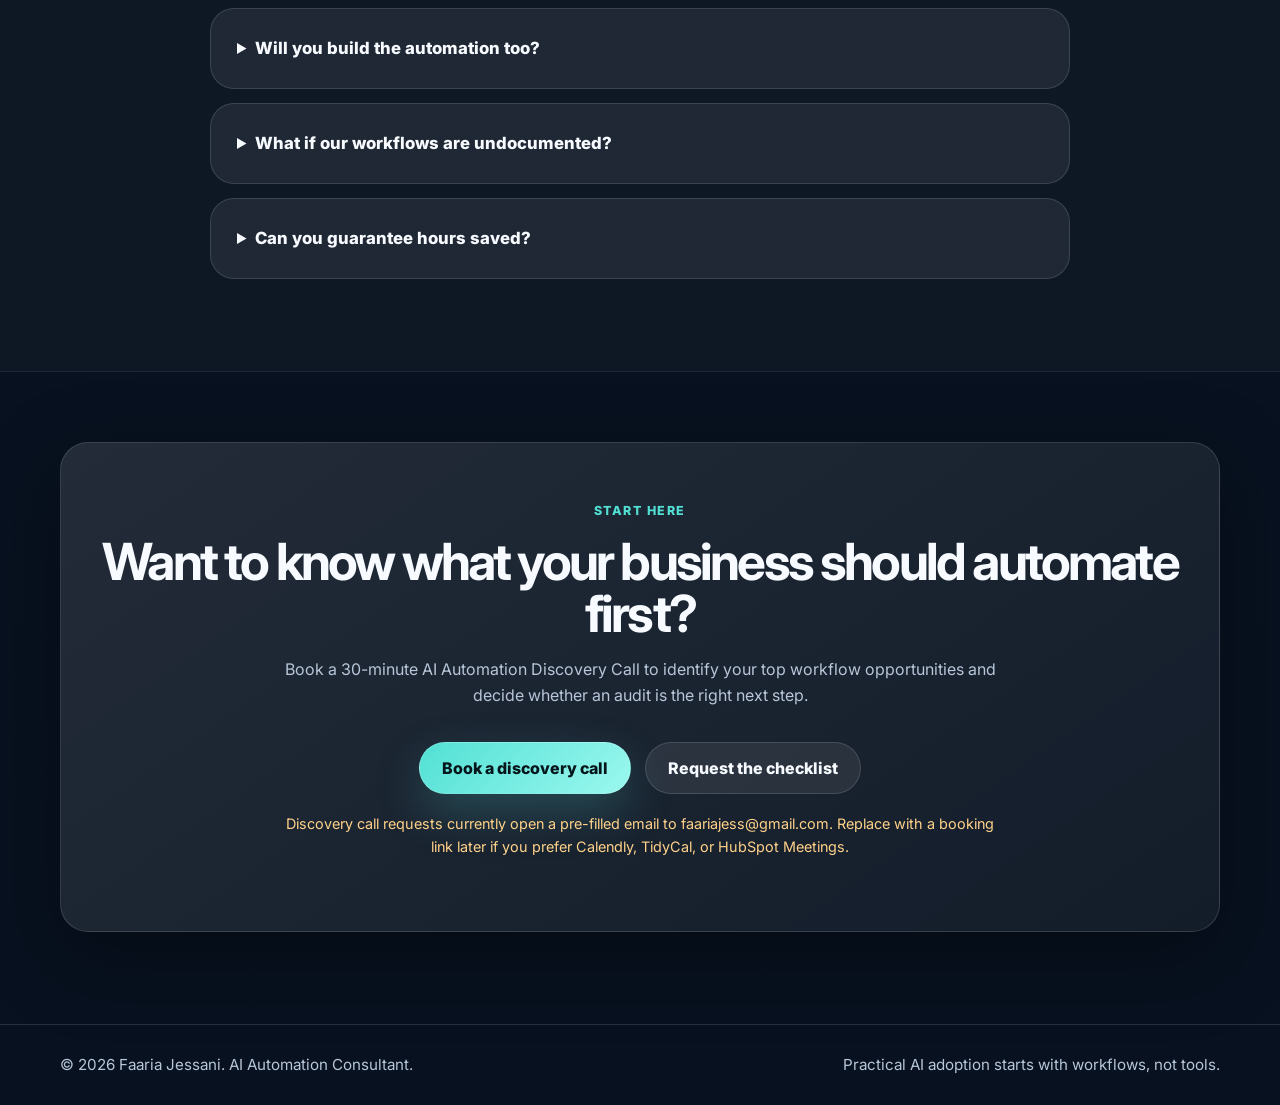
==== commit 66905730: "Complete landing page pending updates" ====
--- a/index.html
+++ b/index.html
@@ -8,7 +8,9 @@
   <meta property="og:title" content="AI Workflow & Automation Audit | Faaria Jessani" />
   <meta property="og:description" content="Find the repetitive workflows your service business should automate first, then leave with a clear practical AI adoption roadmap." />
   <meta property="og:type" content="website" />
-  <meta property="og:image" content="og-image-placeholder.png" />
+  <meta property="og:image" content="https://faaria-ai-workflow-audit-landing.vercel.app/og-image.svg" />
+  <meta property="og:url" content="https://faaria-ai-workflow-audit-landing.vercel.app/" />
+  <meta name="twitter:card" content="summary_large_image" />
   <meta name="theme-color" content="#07111f" />
   <link rel="preconnect" href="https://fonts.googleapis.com">
   <link rel="preconnect" href="https://fonts.gstatic.com" crossorigin>
@@ -43,7 +45,7 @@
           <p class="hero-subhead">I help service-based businesses and operations teams turn manual, inconsistent processes into clear, documented, AI-supported workflows that save time, reduce errors, and improve execution.</p>
           <div class="hero-actions" aria-label="Primary calls to action">
             <a class="button" href="#contact">Book a 30-minute discovery call</a>
-            <a class="button button-secondary" href="#readiness-checklist">Get the readiness checklist</a>
+            <a class="button button-secondary" href="checklist.html">Get the readiness checklist</a>
           </div>
           <p class="trust-line">Practical AI adoption rooted in workflow mapping, project delivery, documentation, and change enablement — not hype.</p>
         </div>
@@ -274,7 +276,7 @@
           <h2>Not ready to book yet?</h2>
           <p>Start with the AI Workflow Readiness Checklist: 25 questions to identify what your business should automate first.</p>
         </div>
-        <a class="button button-secondary" href="#contact">Request the checklist</a>
+        <a class="button button-secondary" href="checklist.html">Open the checklist</a>
       </div>
     </section>
 
@@ -315,10 +317,10 @@
         <h2>Want to know what your business should automate first?</h2>
         <p>Book a 30-minute AI Automation Discovery Call to identify your top workflow opportunities and decide whether an audit is the right next step.</p>
         <div class="hero-actions center">
-          <a class="button" href="mailto:faaria@example.com?subject=AI%20Workflow%20%26%20Automation%20Audit%20Inquiry">Book a discovery call</a>
-          <a class="button button-secondary" href="mailto:faaria@example.com?subject=AI%20Workflow%20Readiness%20Checklist">Request the checklist</a>
-        </div>
-        <p class="placeholder-note">Placeholder CTA links: replace faaria@example.com with your booking link, email address, or lead-capture form before publishing.</p>
+          <a class="button" href="mailto:faariajess@gmail.com?subject=AI%20Workflow%20%26%20Automation%20Audit%20Inquiry">Book a discovery call</a>
+          <a class="button button-secondary" href="checklist.html">Request the checklist</a>
+        </div>
+        <p class="placeholder-note">Discovery call requests currently open a pre-filled email to faariajess@gmail.com. Replace with a booking link later if you prefer Calendly, TidyCal, or HubSpot Meetings.</p>
       </div>
     </section>
   </main>
--- a/styles.css
+++ b/styles.css
@@ -149,11 +149,33 @@
 .footer-grid { display: flex; justify-content: space-between; gap: 20px; color: var(--muted); font-size: 0.95rem; }
 .footer-grid p { margin: 0; }
 
+
+.checklist-hero h1 { max-width: 760px; }
+.checklist-questions { background: rgba(255, 255, 255, 0.025); border-top: 1px solid rgba(255,255,255,0.06); }
+.question-grid { display: grid; grid-template-columns: repeat(2, 1fr); gap: 18px; }
+.question-grid article {
+  background: var(--panel);
+  border: 1px solid var(--line);
+  border-radius: 24px;
+  padding: 28px;
+}
+.question-grid ol { margin: 14px 0 0; padding-left: 22px; color: var(--muted); }
+.question-grid li { margin-bottom: 10px; }
+.score-card { background: rgba(82, 224, 212, 0.08) !important; }
+@media print {
+  .site-header, .hero-actions, .site-footer, .skip-link { display: none !important; }
+  body { background: #fff; color: #111827; }
+  p, .question-grid ol { color: #374151; }
+  .section { padding: 28px 0; }
+  .question-grid { grid-template-columns: 1fr; }
+  .question-grid article, .hero-card { break-inside: avoid; border-color: #d1d5db; background: #fff !important; box-shadow: none; }
+}
+
 @media (max-width: 920px) {
   .nav-links { display: none; }
   .hero-grid, .two-column, .proof-grid, .fit-grid, .method-grid, .offer-card { grid-template-columns: 1fr; }
   .hero { padding-top: 88px; }
-  .outcome-grid, .benefit-grid, .timeline { grid-template-columns: 1fr 1fr; }
+  .outcome-grid, .benefit-grid, .timeline, .question-grid { grid-template-columns: 1fr 1fr; }
   .hero-card { transform: none; }
 }
 
@@ -166,7 +188,7 @@
   h2 { font-size: 2.25rem; }
   .hero-actions, .checklist-card, .footer-grid { flex-direction: column; align-items: stretch; }
   .button { width: 100%; text-align: center; }
-  .outcome-grid, .benefit-grid, .timeline { grid-template-columns: 1fr; }
+  .outcome-grid, .benefit-grid, .timeline, .question-grid { grid-template-columns: 1fr; }
   .method-steps article { grid-template-columns: 1fr; gap: 14px; }
   .offer-card, .hero-card, .final-cta-card, .checklist-card { padding: 24px; }
 }
